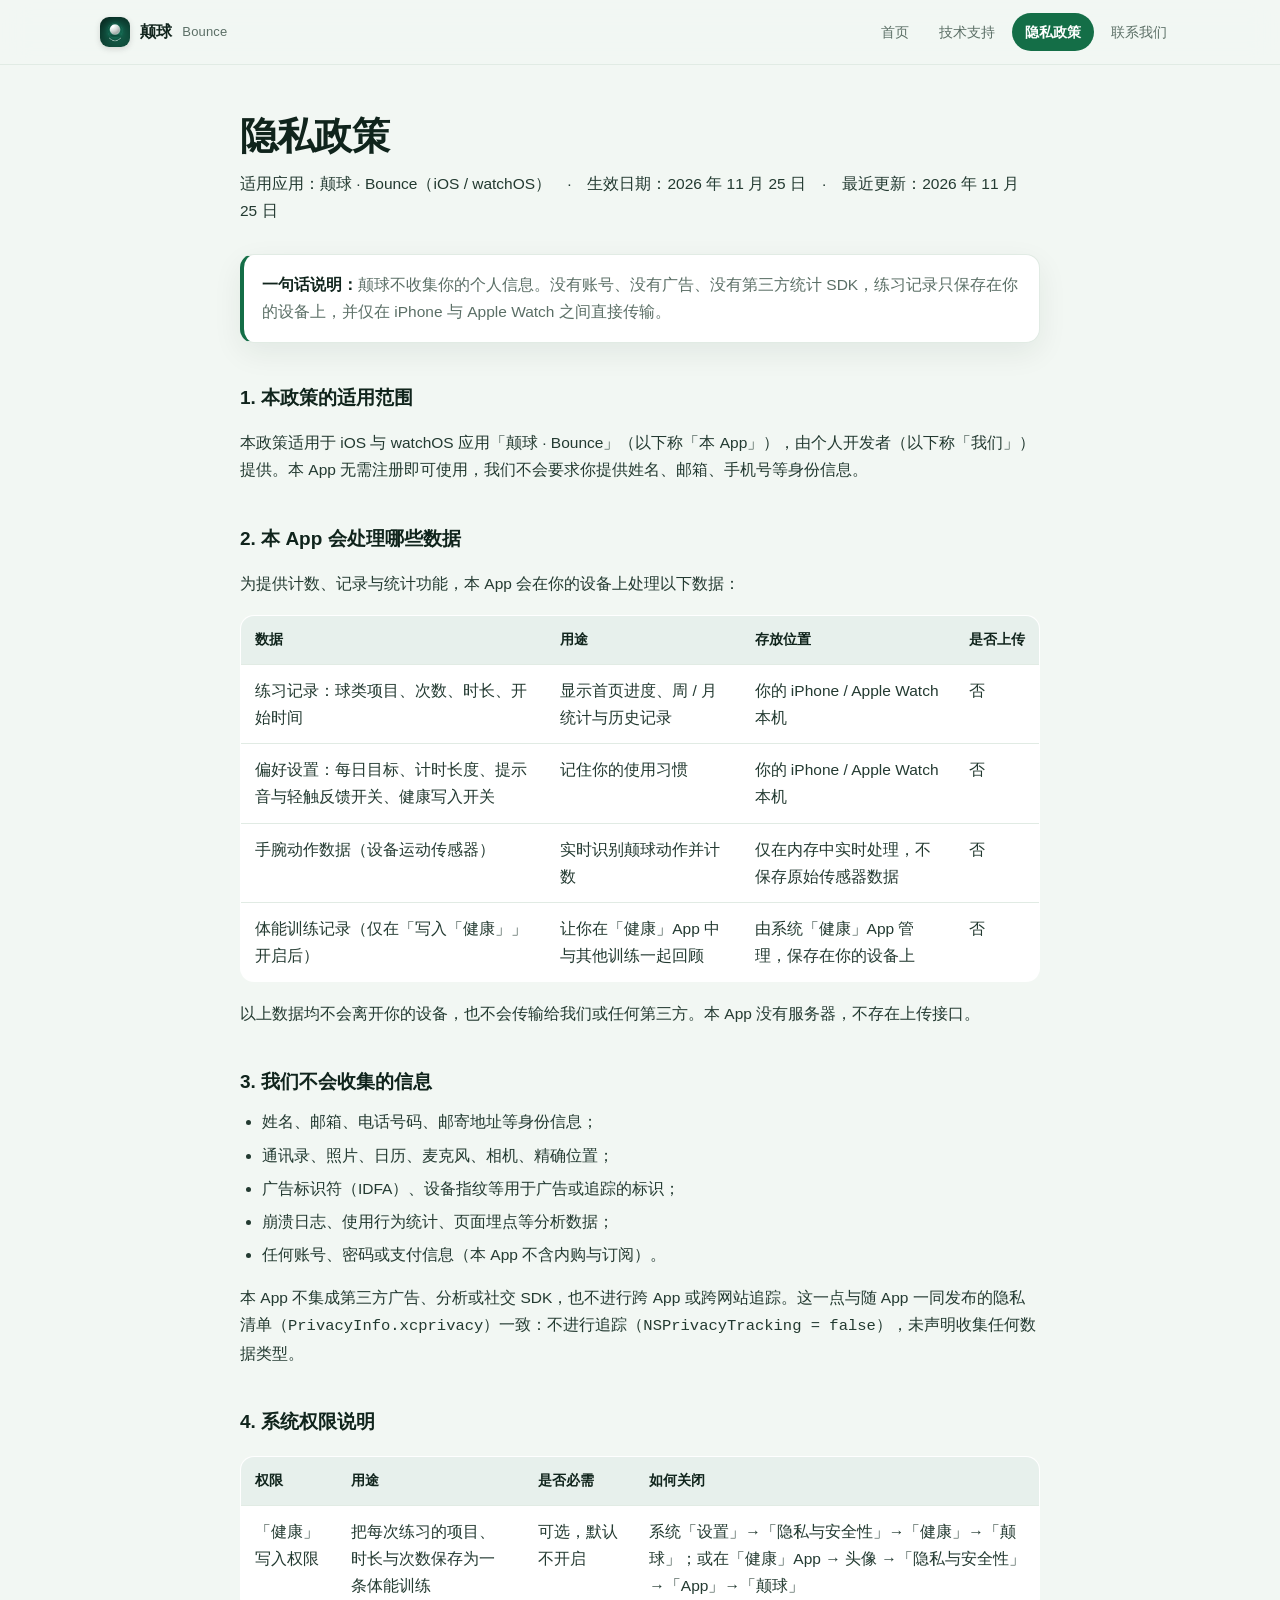
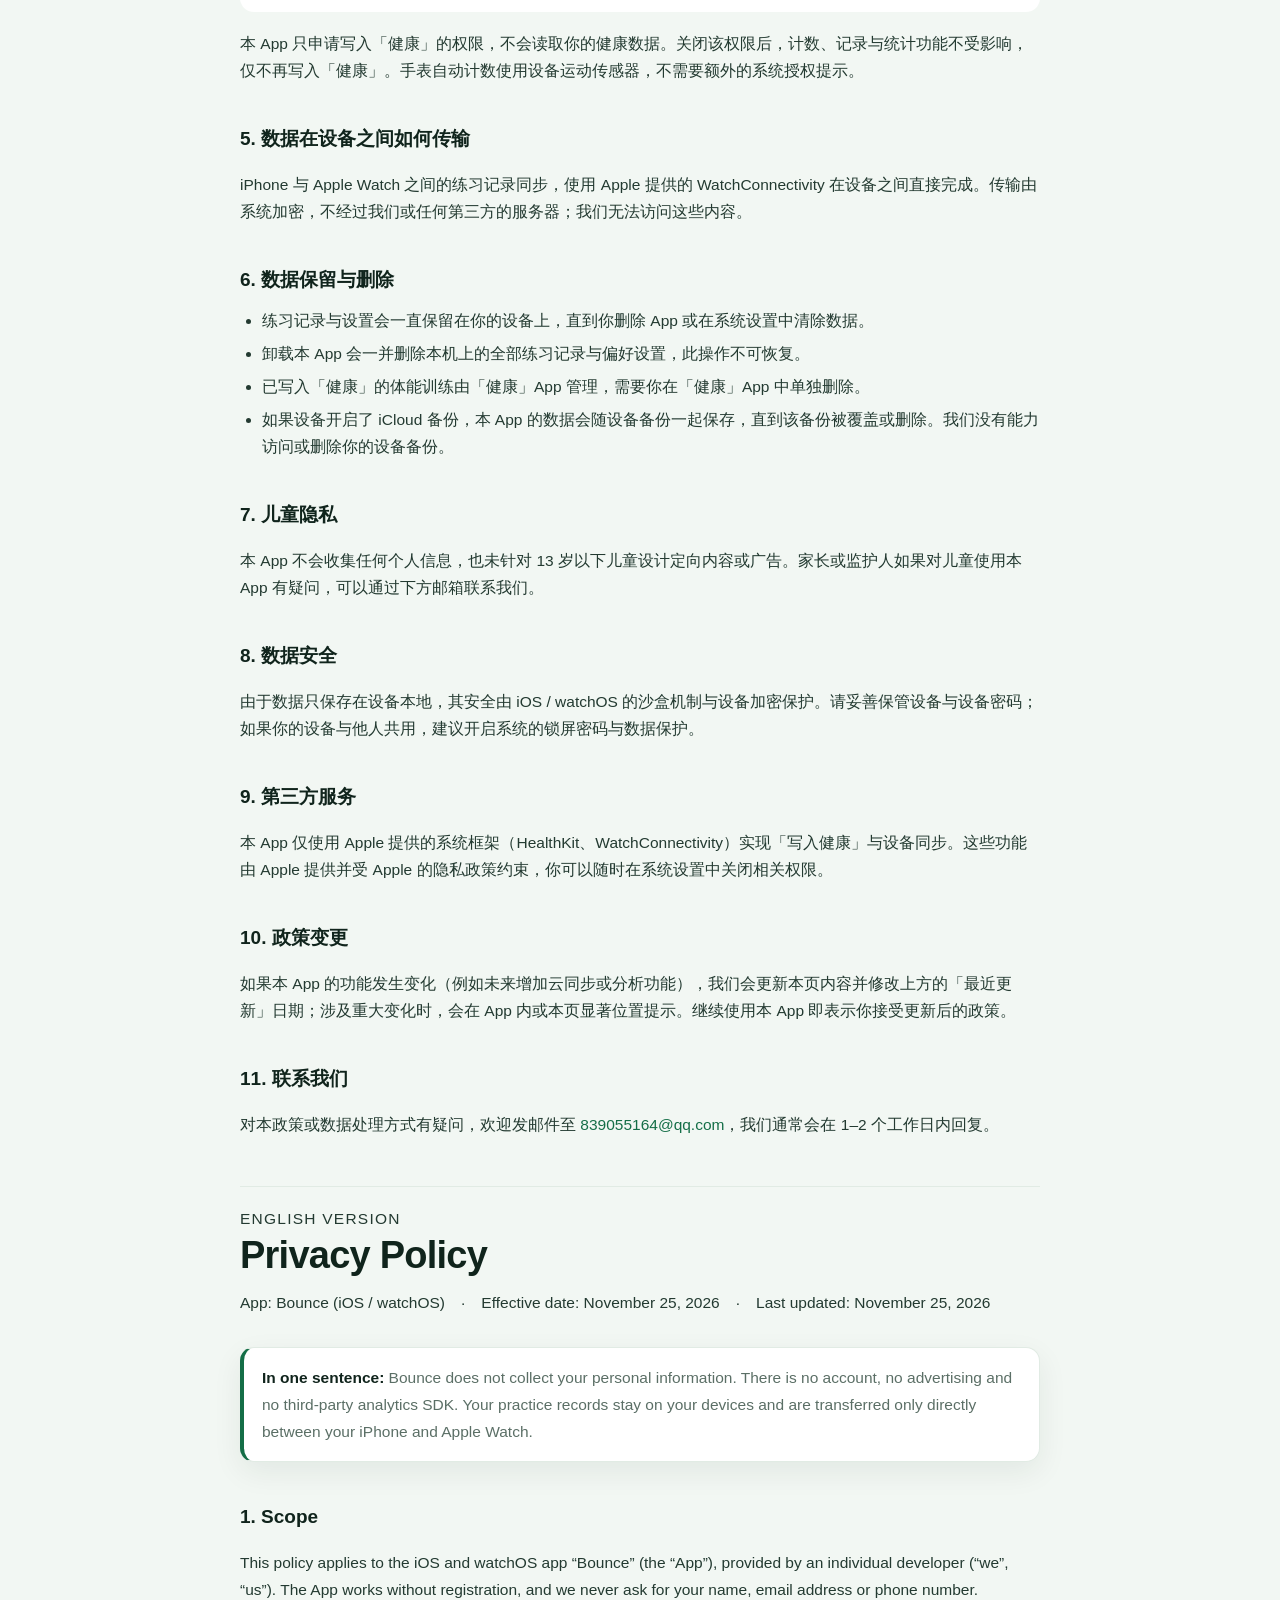
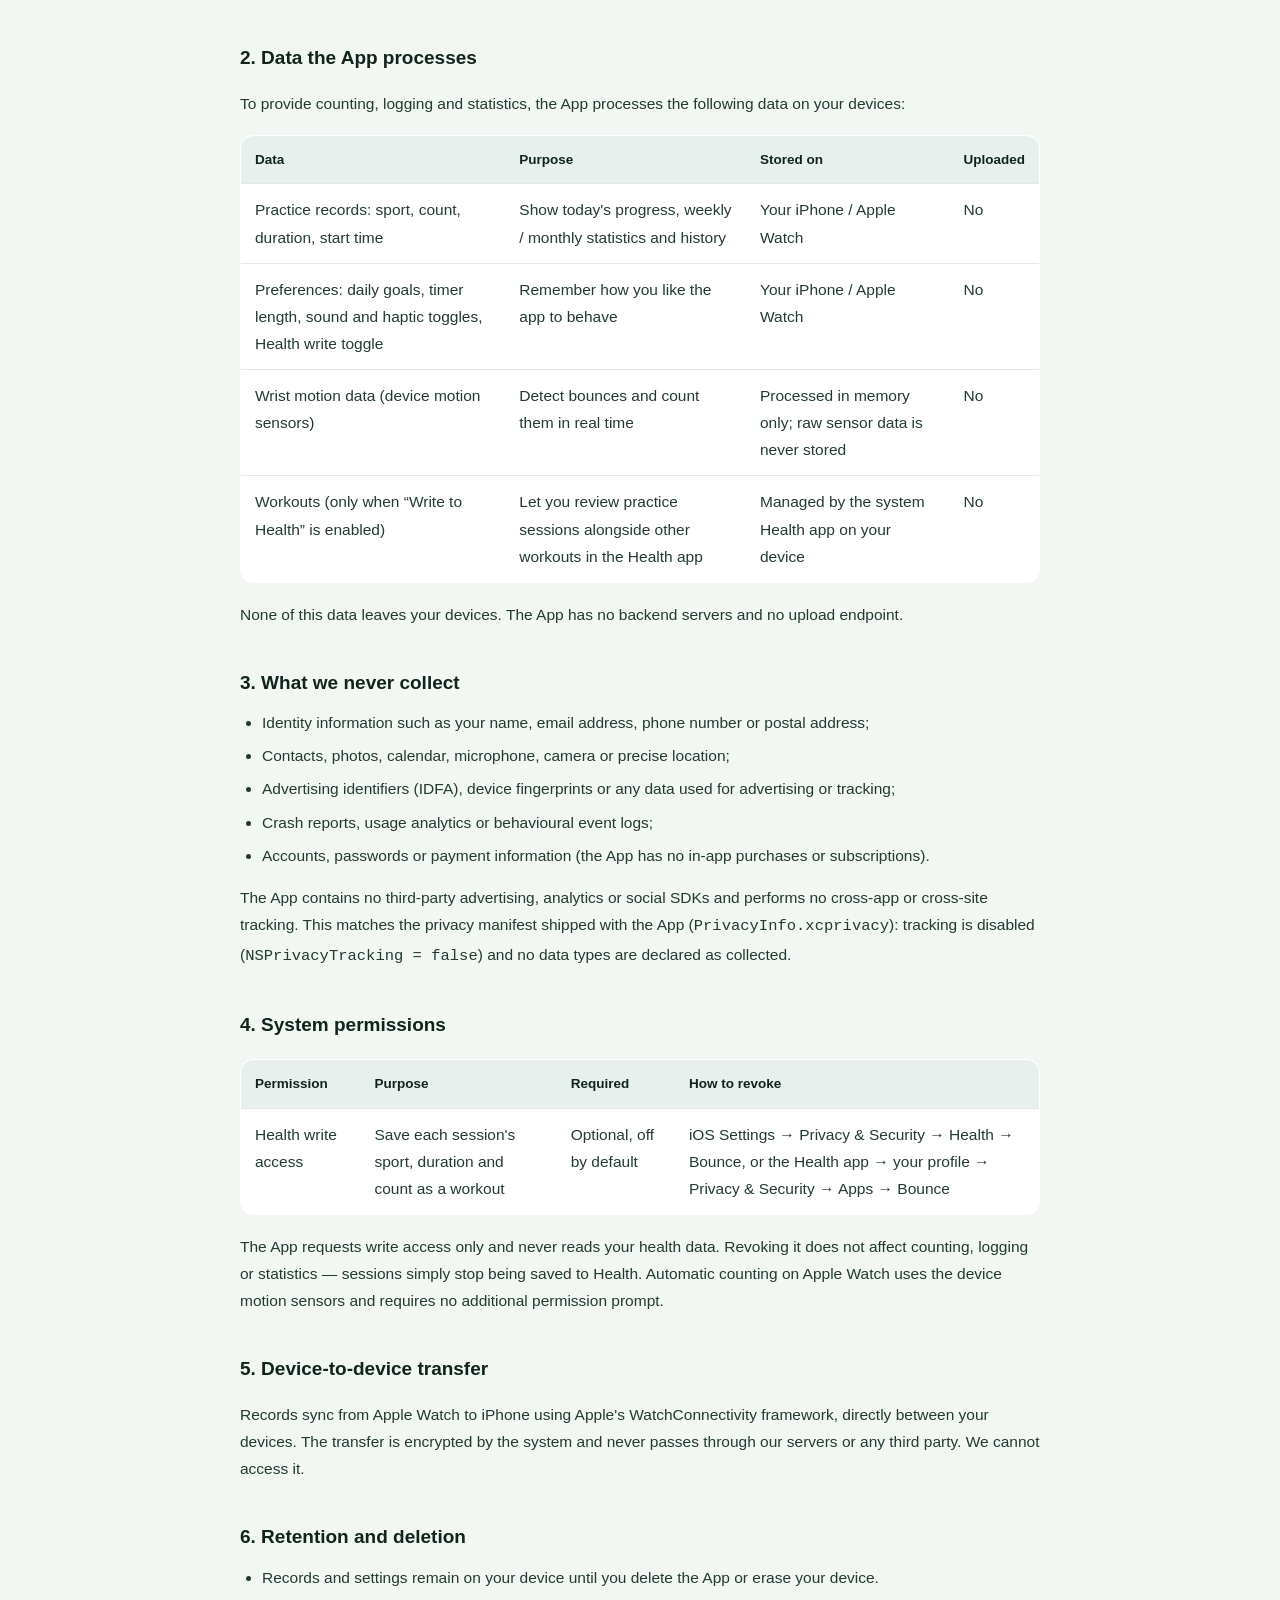
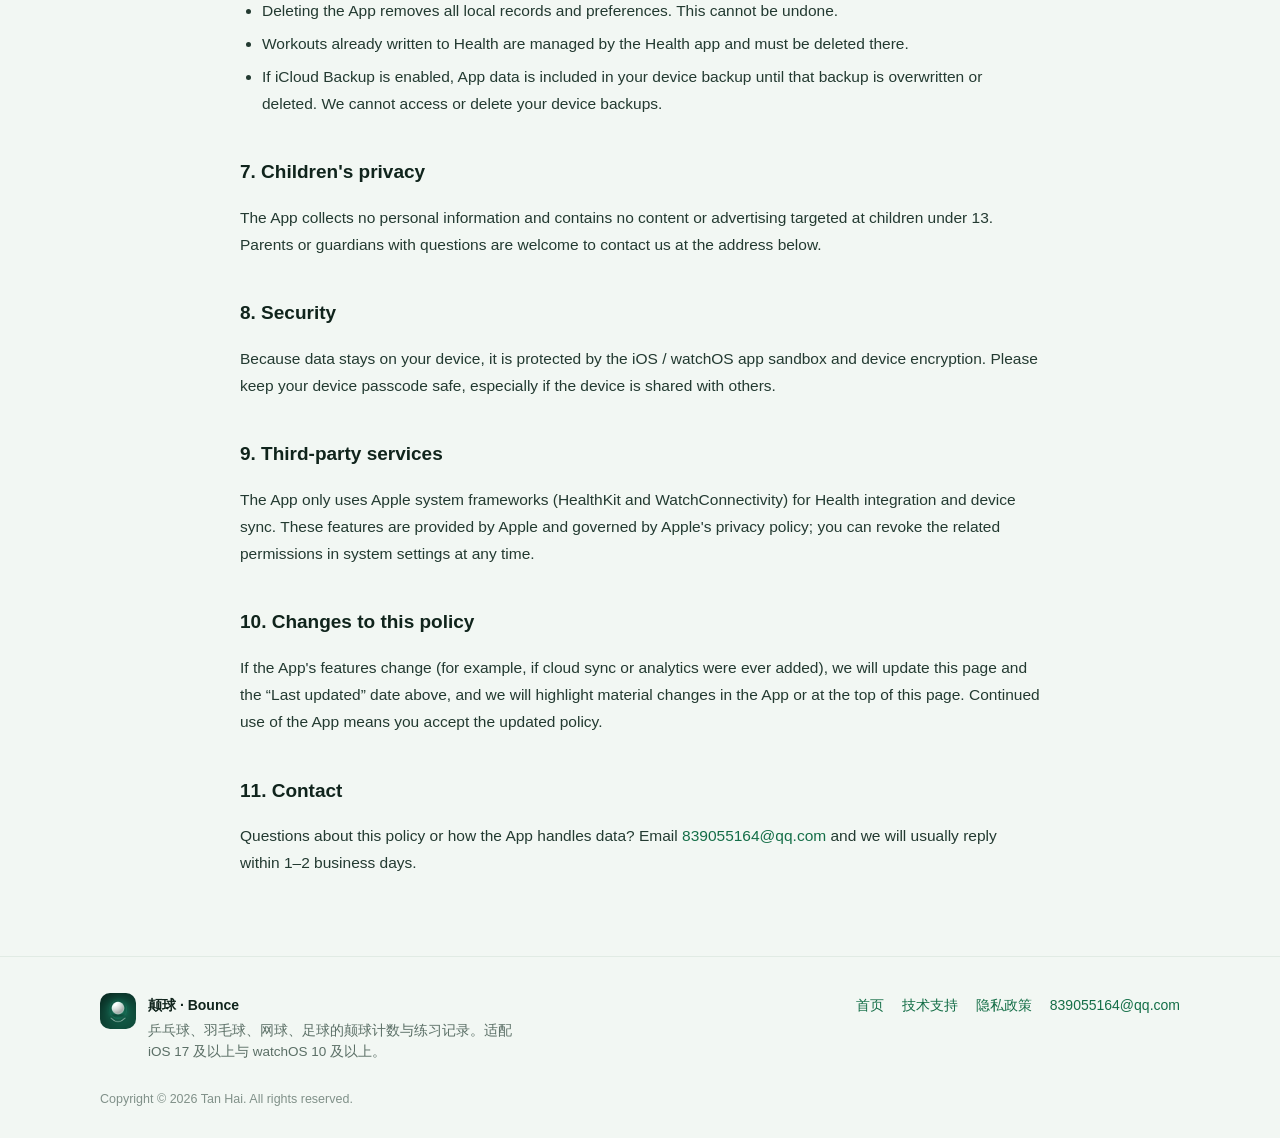
==== privacy.html @ 8b93d1ae "Add Bounce support and privacy site" ====
<!DOCTYPE html>
<html lang="zh-Hans">
<head>
<meta charset="utf-8">
<meta name="viewport" content="width=device-width, initial-scale=1">
<title>隐私政策 — 颠球 · Bounce</title>
<meta name="description" content="颠球（Bounce）隐私政策：不收集个人信息，无账号、无广告、无第三方统计，练习数据只保存在你的 iPhone 与 Apple Watch 上。">
<meta name="theme-color" content="#146e47">
<link rel="icon" href="./assets/icon-192.png">
<link rel="apple-touch-icon" href="./assets/icon-192.png">
<link rel="stylesheet" href="./styles.css">
</head>
<body>

<header class="site-head">
  <div class="wrap">
    <a class="brand" href="./index.html">
      <img src="./assets/icon-192.png" alt="颠球 App 图标">
      <span>颠球</span><span class="en">Bounce</span>
    </a>
    <nav class="nav" aria-label="主导航">
      <a href="./index.html">首页</a>
      <a href="./support.html">技术支持</a>
      <a href="./privacy.html" aria-current="page">隐私政策</a>
      <a href="mailto:839055164@qq.com">联系我们</a>
    </nav>
  </div>
</header>

<main class="wrap">
  <article class="article">
    <h1>隐私政策</h1>
    <p class="meta">适用应用：颠球 · Bounce（iOS / watchOS）　·　生效日期：2026 年 11 月 25 日　·　最近更新：2026 年 11 月 25 日</p>

    <div class="callout">
      <p><strong>一句话说明：</strong>颠球不收集你的个人信息。没有账号、没有广告、没有第三方统计 SDK，练习记录只保存在你的设备上，并仅在 iPhone 与 Apple Watch 之间直接传输。</p>
    </div>

    <h2>1. 本政策的适用范围</h2>
    <p>本政策适用于 iOS 与 watchOS 应用「颠球 · Bounce」（以下称「本 App」），由个人开发者（以下称「我们」）提供。本 App 无需注册即可使用，我们不会要求你提供姓名、邮箱、手机号等身份信息。</p>

    <h2>2. 本 App 会处理哪些数据</h2>
    <p>为提供计数、记录与统计功能，本 App 会在你的设备上处理以下数据：</p>

    <table>
      <thead>
        <tr>
          <th>数据</th>
          <th>用途</th>
          <th>存放位置</th>
          <th>是否上传</th>
        </tr>
      </thead>
      <tbody>
        <tr>
          <td>练习记录：球类项目、次数、时长、开始时间</td>
          <td>显示首页进度、周 / 月统计与历史记录</td>
          <td>你的 iPhone / Apple Watch 本机</td>
          <td>否</td>
        </tr>
        <tr>
          <td>偏好设置：每日目标、计时长度、提示音与轻触反馈开关、健康写入开关</td>
          <td>记住你的使用习惯</td>
          <td>你的 iPhone / Apple Watch 本机</td>
          <td>否</td>
        </tr>
        <tr>
          <td>手腕动作数据（设备运动传感器）</td>
          <td>实时识别颠球动作并计数</td>
          <td>仅在内存中实时处理，不保存原始传感器数据</td>
          <td>否</td>
        </tr>
        <tr>
          <td>体能训练记录（仅在「写入「健康」」开启后）</td>
          <td>让你在「健康」App 中与其他训练一起回顾</td>
          <td>由系统「健康」App 管理，保存在你的设备上</td>
          <td>否</td>
        </tr>
      </tbody>
    </table>

    <p>以上数据均不会离开你的设备，也不会传输给我们或任何第三方。本 App 没有服务器，不存在上传接口。</p>

    <h2>3. 我们不会收集的信息</h2>
    <ul>
      <li>姓名、邮箱、电话号码、邮寄地址等身份信息；</li>
      <li>通讯录、照片、日历、麦克风、相机、精确位置；</li>
      <li>广告标识符（IDFA）、设备指纹等用于广告或追踪的标识；</li>
      <li>崩溃日志、使用行为统计、页面埋点等分析数据；</li>
      <li>任何账号、密码或支付信息（本 App 不含内购与订阅）。</li>
    </ul>
    <p>本 App 不集成第三方广告、分析或社交 SDK，也不进行跨 App 或跨网站追踪。这一点与随 App 一同发布的隐私清单（<code>PrivacyInfo.xcprivacy</code>）一致：不进行追踪（<code>NSPrivacyTracking = false</code>），未声明收集任何数据类型。</p>

    <h2>4. 系统权限说明</h2>
    <table>
      <thead>
        <tr>
          <th>权限</th>
          <th>用途</th>
          <th>是否必需</th>
          <th>如何关闭</th>
        </tr>
      </thead>
      <tbody>
        <tr>
          <td>「健康」写入权限</td>
          <td>把每次练习的项目、时长与次数保存为一条体能训练</td>
          <td>可选，默认不开启</td>
          <td>系统「设置」→「隐私与安全性」→「健康」→「颠球」；或在「健康」App → 头像 →「隐私与安全性」→「App」→「颠球」</td>
        </tr>
      </tbody>
    </table>
    <p>本 App 只申请写入「健康」的权限，不会读取你的健康数据。关闭该权限后，计数、记录与统计功能不受影响，仅不再写入「健康」。手表自动计数使用设备运动传感器，不需要额外的系统授权提示。</p>

    <h2>5. 数据在设备之间如何传输</h2>
    <p>iPhone 与 Apple Watch 之间的练习记录同步，使用 Apple 提供的 WatchConnectivity 在设备之间直接完成。传输由系统加密，不经过我们或任何第三方的服务器；我们无法访问这些内容。</p>

    <h2>6. 数据保留与删除</h2>
    <ul>
      <li>练习记录与设置会一直保留在你的设备上，直到你删除 App 或在系统设置中清除数据。</li>
      <li>卸载本 App 会一并删除本机上的全部练习记录与偏好设置，此操作不可恢复。</li>
      <li>已写入「健康」的体能训练由「健康」App 管理，需要你在「健康」App 中单独删除。</li>
      <li>如果设备开启了 iCloud 备份，本 App 的数据会随设备备份一起保存，直到该备份被覆盖或删除。我们没有能力访问或删除你的设备备份。</li>
    </ul>

    <h2>7. 儿童隐私</h2>
    <p>本 App 不会收集任何个人信息，也未针对 13 岁以下儿童设计定向内容或广告。家长或监护人如果对儿童使用本 App 有疑问，可以通过下方邮箱联系我们。</p>

    <h2>8. 数据安全</h2>
    <p>由于数据只保存在设备本地，其安全由 iOS / watchOS 的沙盒机制与设备加密保护。请妥善保管设备与设备密码；如果你的设备与他人共用，建议开启系统的锁屏密码与数据保护。</p>

    <h2>9. 第三方服务</h2>
    <p>本 App 仅使用 Apple 提供的系统框架（HealthKit、WatchConnectivity）实现「写入健康」与设备同步。这些功能由 Apple 提供并受 Apple 的隐私政策约束，你可以随时在系统设置中关闭相关权限。</p>

    <h2>10. 政策变更</h2>
    <p>如果本 App 的功能发生变化（例如未来增加云同步或分析功能），我们会更新本页内容并修改上方的「最近更新」日期；涉及重大变化时，会在 App 内或本页显著位置提示。继续使用本 App 即表示你接受更新后的政策。</p>

    <h2>11. 联系我们</h2>
    <p>对本政策或数据处理方式有疑问，欢迎发邮件至 <a href="mailto:839055164@qq.com?subject=%E9%9A%90%E7%A7%81%E6%94%BF%E7%AD%96%E5%92%A8%E8%AF%A2">839055164@qq.com</a>，我们通常会在 1–2 个工作日内回复。</p>

    <hr class="rule">
    <p class="rule-note">English Version</p>

    <h1>Privacy Policy</h1>
    <p class="meta">App: Bounce (iOS / watchOS)　·　Effective date: November 25, 2026　·　Last updated: November 25, 2026</p>

    <div class="callout">
      <p><strong>In one sentence:</strong> Bounce does not collect your personal information. There is no account, no advertising and no third-party analytics SDK. Your practice records stay on your devices and are transferred only directly between your iPhone and Apple Watch.</p>
    </div>

    <h2>1. Scope</h2>
    <p>This policy applies to the iOS and watchOS app “Bounce” (the “App”), provided by an individual developer (“we”, “us”). The App works without registration, and we never ask for your name, email address or phone number.</p>

    <h2>2. Data the App processes</h2>
    <p>To provide counting, logging and statistics, the App processes the following data on your devices:</p>

    <table>
      <thead>
        <tr>
          <th>Data</th>
          <th>Purpose</th>
          <th>Stored on</th>
          <th>Uploaded</th>
        </tr>
      </thead>
      <tbody>
        <tr>
          <td>Practice records: sport, count, duration, start time</td>
          <td>Show today's progress, weekly / monthly statistics and history</td>
          <td>Your iPhone / Apple Watch</td>
          <td>No</td>
        </tr>
        <tr>
          <td>Preferences: daily goals, timer length, sound and haptic toggles, Health write toggle</td>
          <td>Remember how you like the app to behave</td>
          <td>Your iPhone / Apple Watch</td>
          <td>No</td>
        </tr>
        <tr>
          <td>Wrist motion data (device motion sensors)</td>
          <td>Detect bounces and count them in real time</td>
          <td>Processed in memory only; raw sensor data is never stored</td>
          <td>No</td>
        </tr>
        <tr>
          <td>Workouts (only when “Write to Health” is enabled)</td>
          <td>Let you review practice sessions alongside other workouts in the Health app</td>
          <td>Managed by the system Health app on your device</td>
          <td>No</td>
        </tr>
      </tbody>
    </table>

    <p>None of this data leaves your devices. The App has no backend servers and no upload endpoint.</p>

    <h2>3. What we never collect</h2>
    <ul>
      <li>Identity information such as your name, email address, phone number or postal address;</li>
      <li>Contacts, photos, calendar, microphone, camera or precise location;</li>
      <li>Advertising identifiers (IDFA), device fingerprints or any data used for advertising or tracking;</li>
      <li>Crash reports, usage analytics or behavioural event logs;</li>
      <li>Accounts, passwords or payment information (the App has no in-app purchases or subscriptions).</li>
    </ul>
    <p>The App contains no third-party advertising, analytics or social SDKs and performs no cross-app or cross-site tracking. This matches the privacy manifest shipped with the App (<code>PrivacyInfo.xcprivacy</code>): tracking is disabled (<code>NSPrivacyTracking = false</code>) and no data types are declared as collected.</p>

    <h2>4. System permissions</h2>
    <table>
      <thead>
        <tr>
          <th>Permission</th>
          <th>Purpose</th>
          <th>Required</th>
          <th>How to revoke</th>
        </tr>
      </thead>
      <tbody>
        <tr>
          <td>Health write access</td>
          <td>Save each session's sport, duration and count as a workout</td>
          <td>Optional, off by default</td>
          <td>iOS Settings → Privacy &amp; Security → Health → Bounce, or the Health app → your profile → Privacy &amp; Security → Apps → Bounce</td>
        </tr>
      </tbody>
    </table>
    <p>The App requests write access only and never reads your health data. Revoking it does not affect counting, logging or statistics — sessions simply stop being saved to Health. Automatic counting on Apple Watch uses the device motion sensors and requires no additional permission prompt.</p>

    <h2>5. Device-to-device transfer</h2>
    <p>Records sync from Apple Watch to iPhone using Apple's WatchConnectivity framework, directly between your devices. The transfer is encrypted by the system and never passes through our servers or any third party. We cannot access it.</p>

    <h2>6. Retention and deletion</h2>
    <ul>
      <li>Records and settings remain on your device until you delete the App or erase your device.</li>
      <li>Deleting the App removes all local records and preferences. This cannot be undone.</li>
      <li>Workouts already written to Health are managed by the Health app and must be deleted there.</li>
      <li>If iCloud Backup is enabled, App data is included in your device backup until that backup is overwritten or deleted. We cannot access or delete your device backups.</li>
    </ul>

    <h2>7. Children's privacy</h2>
    <p>The App collects no personal information and contains no content or advertising targeted at children under 13. Parents or guardians with questions are welcome to contact us at the address below.</p>

    <h2>8. Security</h2>
    <p>Because data stays on your device, it is protected by the iOS / watchOS app sandbox and device encryption. Please keep your device passcode safe, especially if the device is shared with others.</p>

    <h2>9. Third-party services</h2>
    <p>The App only uses Apple system frameworks (HealthKit and WatchConnectivity) for Health integration and device sync. These features are provided by Apple and governed by Apple's privacy policy; you can revoke the related permissions in system settings at any time.</p>

    <h2>10. Changes to this policy</h2>
    <p>If the App's features change (for example, if cloud sync or analytics were ever added), we will update this page and the “Last updated” date above, and we will highlight material changes in the App or at the top of this page. Continued use of the App means you accept the updated policy.</p>

    <h2>11. Contact</h2>
    <p>Questions about this policy or how the App handles data? Email <a href="mailto:839055164@qq.com?subject=Bounce%20Privacy%20Policy">839055164@qq.com</a> and we will usually reply within 1–2 business days.</p>
  </article>
</main>

<footer>
  <div class="wrap">
    <div class="cols">
      <div class="who">
        <img src="./assets/icon-192.png" alt="">
        <div>
          <strong>颠球 · Bounce</strong>
          <p>乒乓球、羽毛球、网球、足球的颠球计数与练习记录。适配 iOS 17 及以上与 watchOS 10 及以上。</p>
        </div>
      </div>
      <nav aria-label="页脚导航">
        <a href="./index.html">首页</a>
        <a href="./support.html">技术支持</a>
        <a href="./privacy.html">隐私政策</a>
        <a href="mailto:839055164@qq.com">839055164@qq.com</a>
      </nav>
    </div>
    <p class="copy">Copyright © 2026 Tan Hai. All rights reserved.</p>
  </div>
</footer>

</body>
</html>
---- styles.css ----
/* 颠球 Bounce · GitHub Pages 共用样式
   配色取自 App（AppStyle.Palette）：墨绿 #146E47 / 薄荷 #2AC8B4 / 青柠 #75B32A */

:root {
  --green: #146e47;
  --green-strong: #0f5536;
  --mint: #2ac8b4;
  --lime: #75b32a;
  --bg: #f2f7f3;
  --card: #ffffff;
  --ink: #10241c;
  --text: #233a31;
  --muted: #5b6f66;
  --line: #e1ebe4;
  --tint: rgba(20, 110, 71, 0.1);
  --radius: 20px;
  --shadow: 0 10px 30px rgba(16, 36, 28, 0.07);
  --head-bg: rgba(242, 247, 243, 0.82);
}

@media (prefers-color-scheme: dark) {
  :root {
    --green: #38c98a;
    --green-strong: #5ad9a1;
    --bg: #0c1512;
    --card: #14201c;
    --ink: #eaf5ef;
    --text: #cfe0d7;
    --muted: #93a89e;
    --line: #22322c;
    --tint: rgba(56, 201, 138, 0.14);
    --shadow: 0 10px 30px rgba(0, 0, 0, 0.32);
    --head-bg: rgba(12, 21, 18, 0.78);
  }
}

* {
  box-sizing: border-box;
}

html {
  -webkit-text-size-adjust: 100%;
  scroll-behavior: smooth;
}

body {
  margin: 0;
  background: var(--bg);
  color: var(--ink);
  font-family: -apple-system, BlinkMacSystemFont, "SF Pro SC", "PingFang SC",
    "Hiragino Sans GB", "Microsoft YaHei", "Helvetica Neue", Arial, sans-serif;
  font-size: 16px;
  line-height: 1.75;
  -webkit-font-smoothing: antialiased;
}

a {
  color: var(--green);
  text-decoration: none;
}

a:hover {
  text-decoration: underline;
}

img {
  max-width: 100%;
}

.wrap {
  width: min(1080px, 92vw);
  margin: 0 auto;
}

/* ---------- 顶部导航 ---------- */

.site-head {
  position: sticky;
  top: 0;
  z-index: 20;
  background: var(--bg);
  background: var(--head-bg);
  -webkit-backdrop-filter: saturate(180%) blur(14px);
  backdrop-filter: saturate(180%) blur(14px);
  border-bottom: 1px solid var(--line);
}

.site-head .wrap {
  display: flex;
  align-items: center;
  justify-content: space-between;
  gap: 16px;
  min-height: 64px;
}

.brand {
  display: flex;
  align-items: center;
  gap: 10px;
  color: inherit;
  font-weight: 700;
  letter-spacing: 0.01em;
  flex-shrink: 0;
}

.brand:hover {
  text-decoration: none;
}

.brand img {
  width: 30px;
  height: 30px;
  border-radius: 9px;
  box-shadow: 0 2px 6px rgba(0, 0, 0, 0.14);
}

.brand .en {
  color: var(--muted);
  font-weight: 500;
  font-size: 13px;
}

.nav {
  display: flex;
  gap: 4px;
  flex-wrap: wrap;
  justify-content: flex-end;
}

.nav a {
  padding: 7px 13px;
  border-radius: 999px;
  font-size: 14px;
  color: var(--muted);
  white-space: nowrap;
}

.nav a:hover {
  background: var(--card);
  color: var(--ink);
  text-decoration: none;
}

.nav a[aria-current="page"] {
  background: var(--green);
  color: #fff;
  font-weight: 600;
}

@media (prefers-color-scheme: dark) {
  .nav a[aria-current="page"] {
    color: #08120e;
  }
}

/* ---------- 首页 Hero ---------- */

.hero {
  padding: 56px 0 12px;
  text-align: center;
}

.hero .icon {
  width: 88px;
  height: 88px;
  border-radius: 22px;
  box-shadow: 0 14px 32px rgba(16, 36, 28, 0.18);
  margin: 0 auto 18px;
  display: block;
}

.pill {
  display: inline-flex;
  align-items: center;
  gap: 8px;
  background: var(--tint);
  color: var(--green);
  border-radius: 999px;
  padding: 6px 14px;
  font-size: 13px;
  font-weight: 600;
}

.hero h1 {
  margin: 18px 0 0;
  font-size: clamp(32px, 6vw, 52px);
  line-height: 1.16;
  letter-spacing: -0.02em;
}

.hero h1 span {
  display: block;
  font-size: clamp(15px, 2.6vw, 19px);
  font-weight: 500;
  color: var(--muted);
  letter-spacing: 0.12em;
  margin-top: 10px;
}

.hero .lead {
  margin: 18px auto 0;
  max-width: 620px;
  color: var(--muted);
  font-size: clamp(15px, 2.4vw, 17.5px);
}

.hero-actions {
  display: flex;
  gap: 12px;
  justify-content: center;
  flex-wrap: wrap;
  margin-top: 28px;
}

.btn {
  display: inline-flex;
  align-items: center;
  gap: 8px;
  padding: 12px 22px;
  border-radius: 999px;
  border: 1px solid transparent;
  font-size: 15px;
  font-weight: 600;
  transition: transform 0.15s ease, box-shadow 0.15s ease;
}

.btn:hover {
  text-decoration: none;
  transform: translateY(-1px);
}

.btn-primary {
  background: var(--green);
  color: #ffffff;
  box-shadow: 0 10px 24px rgba(20, 110, 71, 0.24);
}

.btn-ghost {
  background: var(--card);
  color: var(--ink);
  border-color: var(--line);
}

@media (prefers-color-scheme: dark) {
  .btn-primary {
    color: #08120e;
  }
}

/* ---------- 截图 ---------- */

.shots {
  display: flex;
  gap: 22px;
  justify-content: center;
  align-items: flex-start;
  padding: 48px 0 4px;
  flex-wrap: wrap;
}

.shot {
  width: min(248px, 74vw);
  border-radius: 26px;
  overflow: hidden;
  background: var(--card);
  border: 1px solid var(--line);
  box-shadow: 0 18px 40px rgba(16, 36, 28, 0.12);
}

.shot img {
  display: block;
  width: 100%;
  height: auto;
}

@media (min-width: 720px) {
  .shot:nth-child(2) {
    transform: translateY(-14px);
  }
}

.caption {
  margin: 26px auto 0;
  text-align: center;
  color: var(--muted);
  font-size: 13.5px;
}

/* ---------- 通用区块 ---------- */

.section {
  padding: 56px 0;
}

.section h2 {
  margin: 0 0 8px;
  font-size: clamp(22px, 3.6vw, 30px);
  letter-spacing: -0.01em;
}

.section .sub {
  margin: 0 0 28px;
  color: var(--muted);
  max-width: 640px;
}

.grid {
  display: grid;
  grid-template-columns: repeat(auto-fit, minmax(250px, 1fr));
  gap: 16px;
}

.card {
  background: var(--card);
  border: 1px solid var(--line);
  border-radius: var(--radius);
  padding: 22px;
  box-shadow: var(--shadow);
}

.card h3 {
  margin: 12px 0 6px;
  font-size: 16px;
}

.card p {
  margin: 0;
  color: var(--muted);
  font-size: 14.5px;
  line-height: 1.7;
}

.ico {
  width: 38px;
  height: 38px;
  border-radius: 12px;
  display: grid;
  place-items: center;
  background: var(--tint);
  color: var(--green);
}

.ico svg {
  width: 20px;
  height: 20px;
  fill: none;
  stroke: currentColor;
  stroke-width: 1.8;
  stroke-linecap: round;
  stroke-linejoin: round;
}

.band {
  display: flex;
  align-items: center;
  justify-content: space-between;
  gap: 20px;
  flex-wrap: wrap;
  padding: 26px 28px;
  border: 1px solid var(--line);
  border-radius: 24px;
  background: linear-gradient(135deg, var(--tint), rgba(42, 200, 180, 0.12));
}

.band h2 {
  margin: 0 0 4px;
  font-size: 20px;
}

.band p {
  margin: 0;
  color: var(--muted);
  font-size: 14.5px;
  max-width: 560px;
}

/* ---------- 正文页（技术支持 / 隐私政策） ---------- */

.article {
  max-width: 800px;
  margin: 0 auto;
  padding: 48px 0 8px;
}

.article h1 {
  margin: 0 0 10px;
  font-size: clamp(26px, 4.6vw, 38px);
  letter-spacing: -0.02em;
  line-height: 1.24;
}

.meta {
  margin: 0 0 30px;
  color: var(--muted);
  font-size: 13.5px;
}

.article h2 {
  font-size: 19px;
  margin: 38px 0 10px;
  letter-spacing: 0;
}

.article h3 {
  font-size: 15.5px;
  margin: 22px 0 6px;
}

.article p,
.article li,
.article td {
  color: var(--text);
  font-size: 15.5px;
}

.article ul,
.article ol {
  padding-left: 22px;
  margin: 10px 0;
}

.article li {
  margin: 6px 0;
}

.article strong {
  color: var(--ink);
}

.callout {
  margin: 24px 0;
  padding: 16px 18px;
  background: var(--card);
  border: 1px solid var(--line);
  border-left: 4px solid var(--green);
  border-radius: 14px;
  box-shadow: var(--shadow);
  color: var(--muted);
  font-size: 15px;
}

.callout p {
  margin: 0;
  color: var(--muted);
}

table {
  width: 100%;
  border-collapse: collapse;
  margin: 18px 0;
  background: var(--card);
  border: 1px solid var(--line);
  border-radius: 14px;
  overflow: hidden;
  font-size: 14.5px;
}

th,
td {
  padding: 12px 14px;
  border-bottom: 1px solid var(--line);
  text-align: left;
  vertical-align: top;
}

th {
  background: var(--tint);
  color: var(--ink);
  font-size: 13.5px;
  font-weight: 600;
  white-space: nowrap;
}

tr:last-child td {
  border-bottom: 0;
}

/* ---------- FAQ ---------- */

details.faq {
  background: var(--card);
  border: 1px solid var(--line);
  border-radius: 16px;
  padding: 0 18px;
  margin: 10px 0;
  box-shadow: var(--shadow);
}

details.faq summary {
  display: flex;
  align-items: center;
  justify-content: space-between;
  gap: 14px;
  padding: 15px 0;
  cursor: pointer;
  font-weight: 600;
  font-size: 15.5px;
  list-style: none;
}

details.faq summary::-webkit-details-marker {
  display: none;
}

details.faq summary::after {
  content: "+";
  color: var(--green);
  font-size: 20px;
  line-height: 1;
  transition: transform 0.2s ease;
}

details.faq[open] summary::after {
  transform: rotate(45deg);
}

details.faq .faq-body {
  padding: 0 0 16px;
  color: var(--muted);
  font-size: 15px;
}

details.faq .faq-body p {
  margin: 8px 0;
  color: var(--muted);
}

details.faq .faq-body ul {
  margin: 8px 0;
  padding-left: 20px;
}

details.faq .faq-body li {
  color: var(--muted);
  margin: 4px 0;
  font-size: 15px;
}

/* ---------- 联系卡片 ---------- */

.contact {
  display: grid;
  grid-template-columns: repeat(auto-fit, minmax(230px, 1fr));
  gap: 14px;
  margin: 22px 0 8px;
}

.contact .card p {
  margin: 4px 0 0;
}

.contact .label {
  color: var(--muted);
  font-size: 12.5px;
  letter-spacing: 0.06em;
  text-transform: uppercase;
}

.contact a.value {
  font-weight: 600;
  word-break: break-all;
}

/* ---------- 中英分隔 ---------- */

.rule {
  height: 1px;
  border: 0;
  background: var(--line);
  margin: 48px 0 8px;
}

.rule-note {
  margin: 18px 0 0;
  color: var(--muted);
  font-size: 13px;
  letter-spacing: 0.08em;
  text-transform: uppercase;
}

/* ---------- 页脚 ---------- */

footer {
  margin-top: 56px;
  padding: 36px 0 30px;
  border-top: 1px solid var(--line);
  color: var(--muted);
  font-size: 14px;
}

footer .cols {
  display: flex;
  justify-content: space-between;
  gap: 28px;
  flex-wrap: wrap;
}

footer .who {
  display: flex;
  gap: 12px;
  align-items: flex-start;
  max-width: 420px;
}

footer .who img {
  width: 36px;
  height: 36px;
  border-radius: 10px;
  flex-shrink: 0;
}

footer .who strong {
  color: var(--ink);
}

footer .who p {
  margin: 2px 0 0;
  font-size: 13.5px;
  line-height: 1.6;
}

footer nav {
  display: flex;
  gap: 18px;
  flex-wrap: wrap;
  align-content: flex-start;
}

.copy {
  margin: 26px 0 0;
  font-size: 12.5px;
  opacity: 0.75;
}

@media (max-width: 520px) {
  .site-head .wrap {
    min-height: 58px;
  }

  .brand .en {
    display: none;
  }

  .nav a {
    padding: 6px 10px;
    font-size: 13px;
  }

  .hero {
    padding-top: 40px;
  }

  .section {
    padding: 42px 0;
  }

  .shots {
    gap: 16px;
    padding-top: 36px;
  }
}
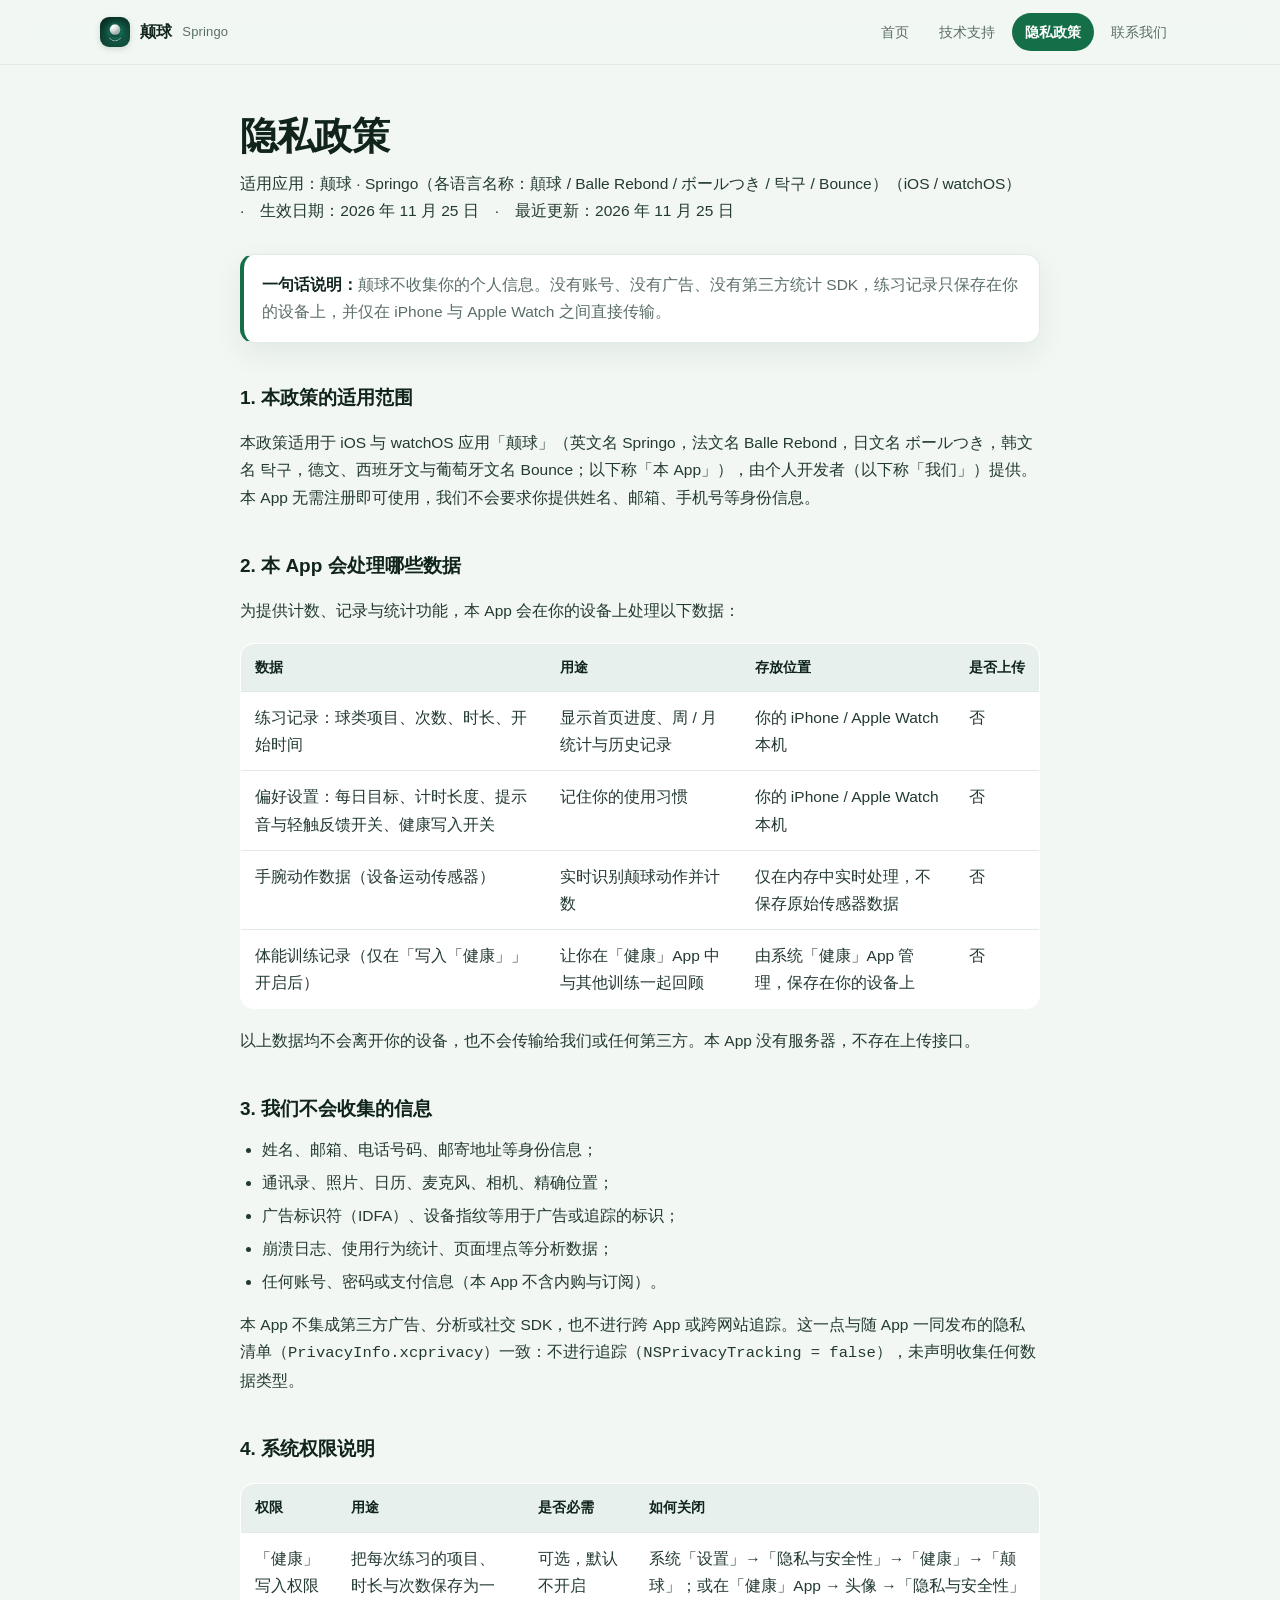
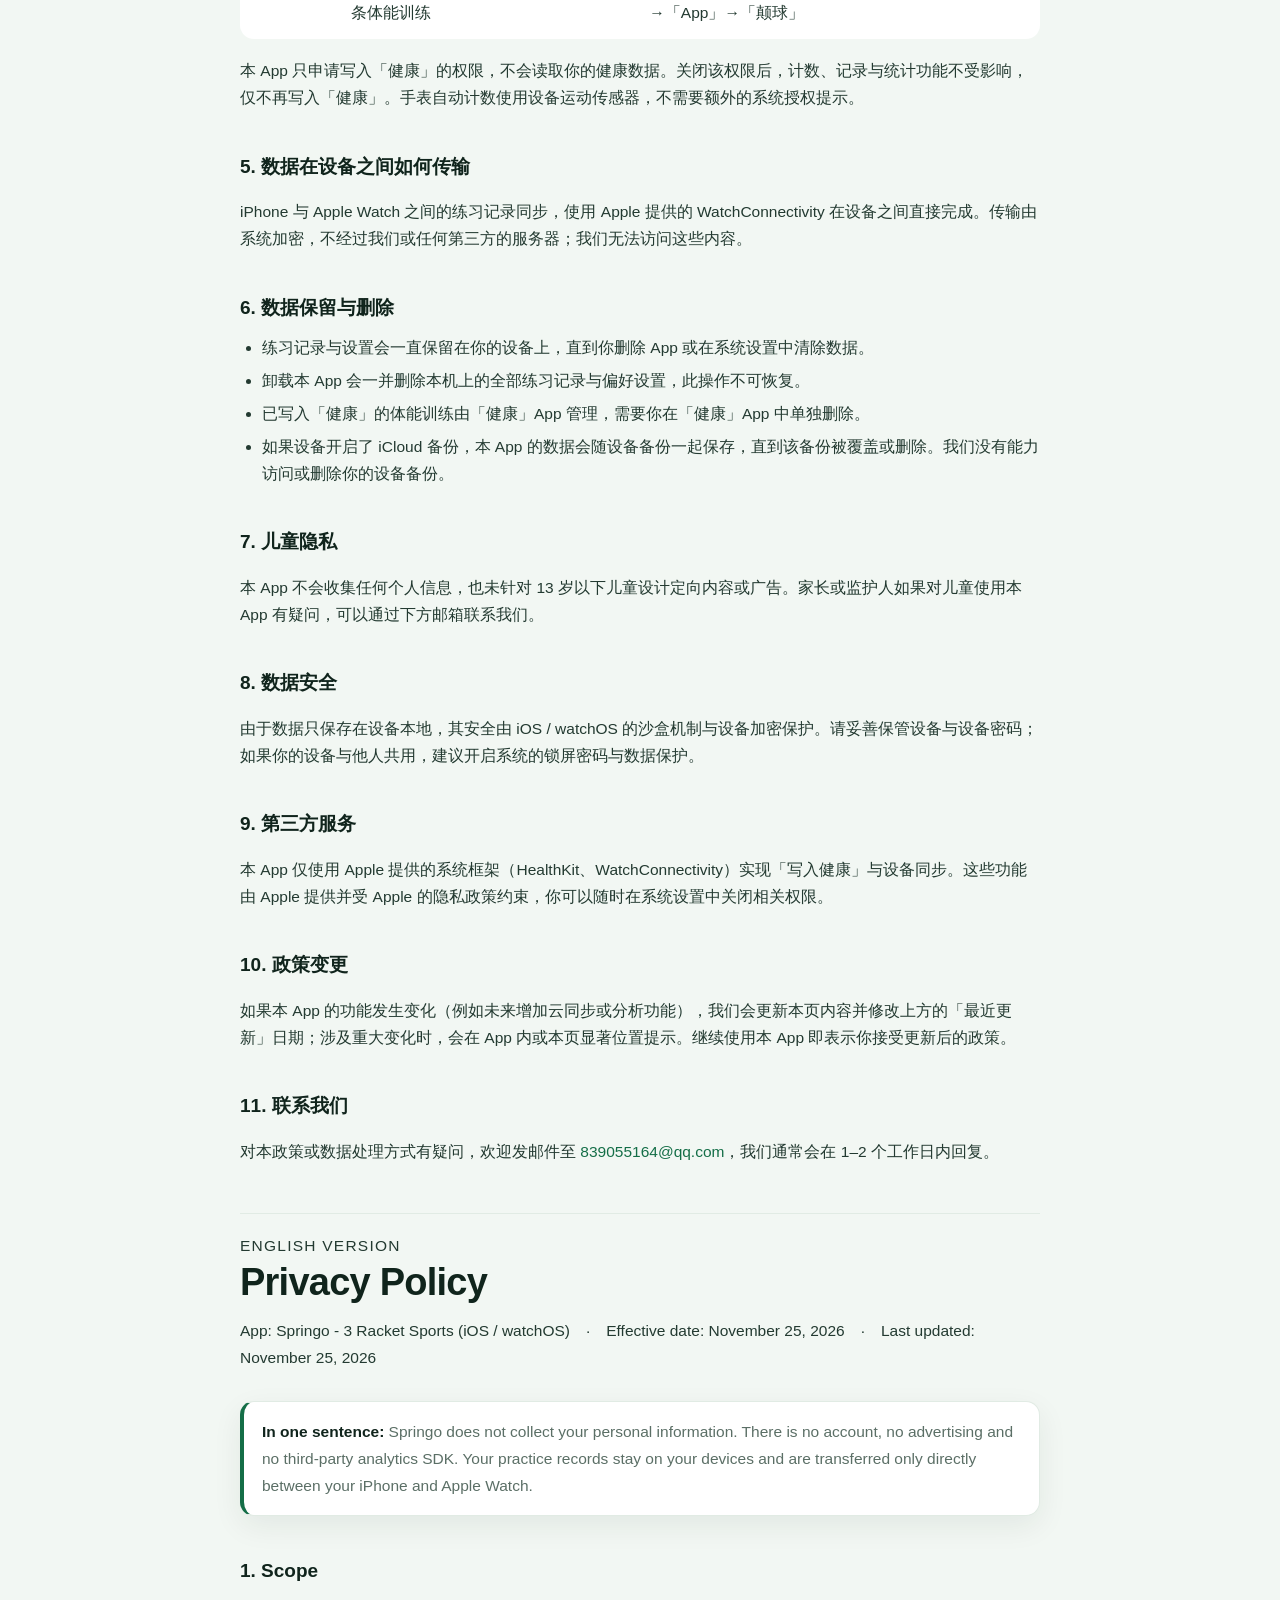
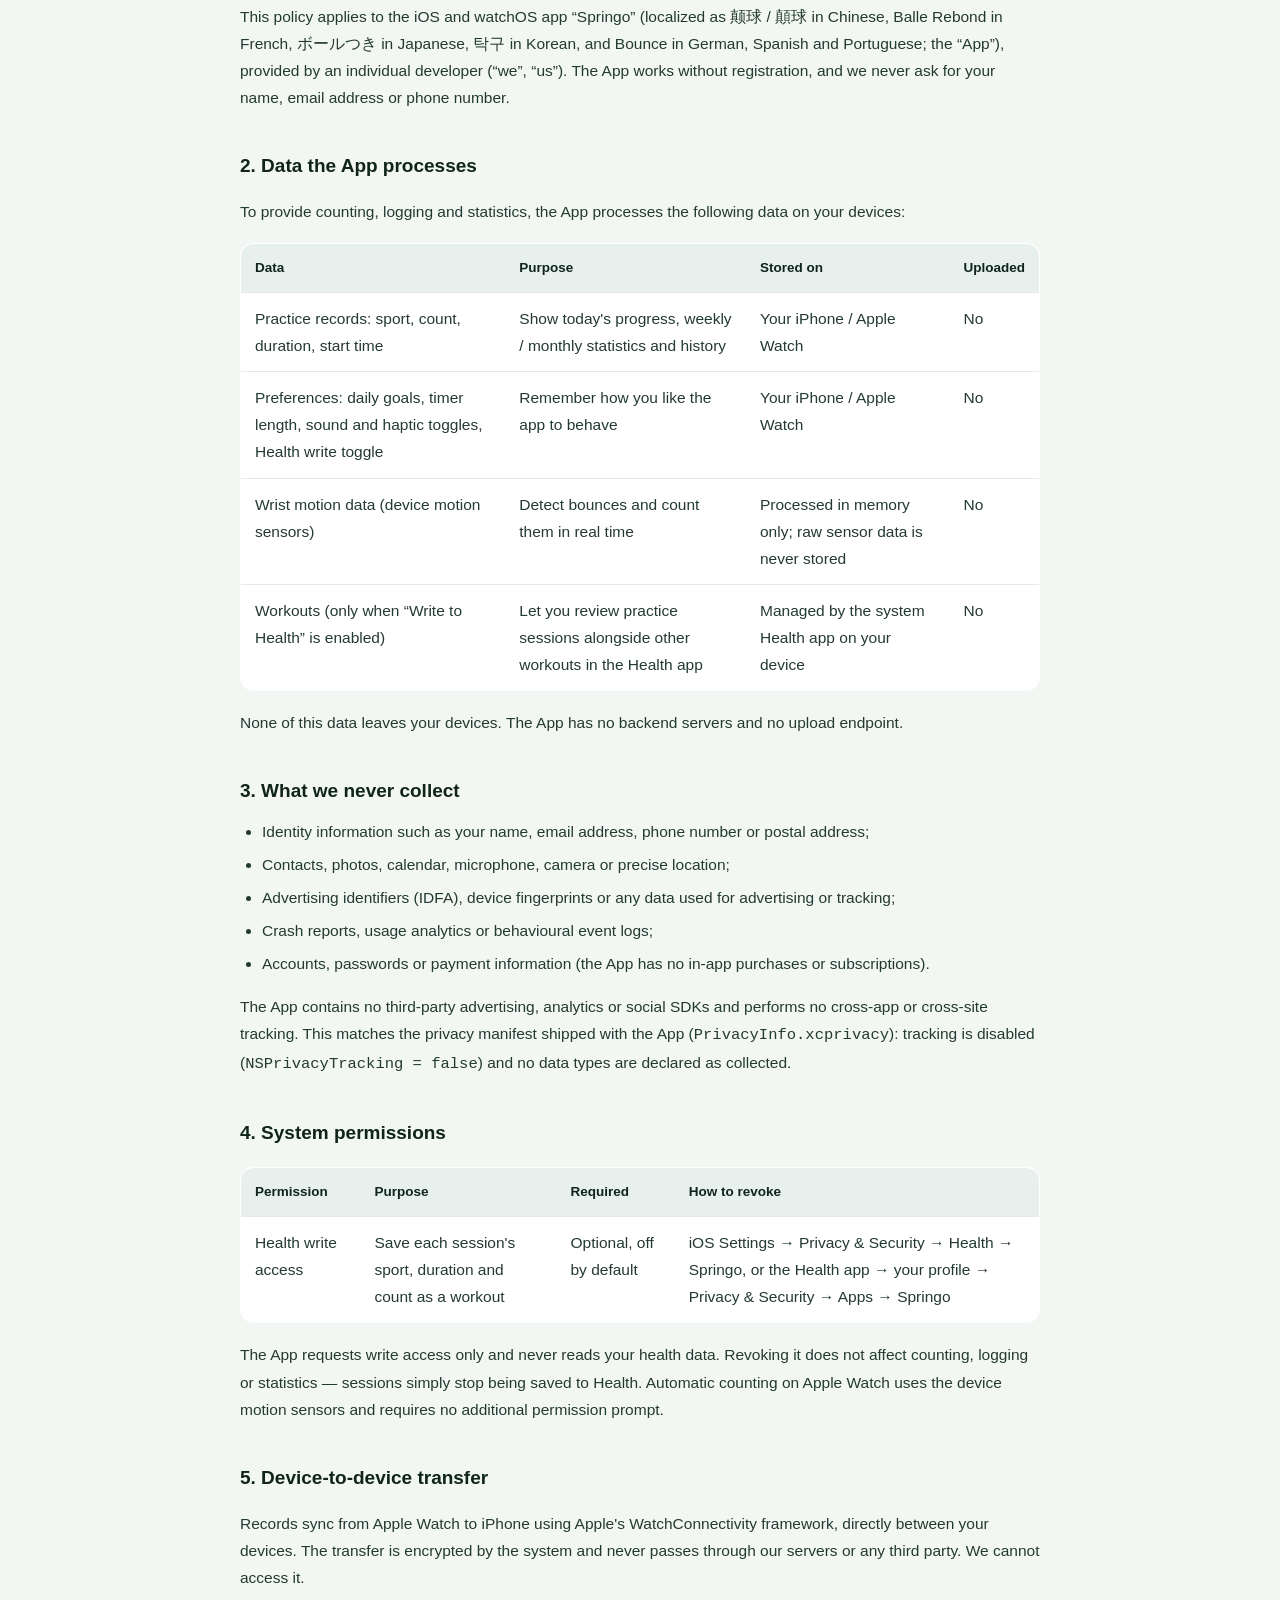
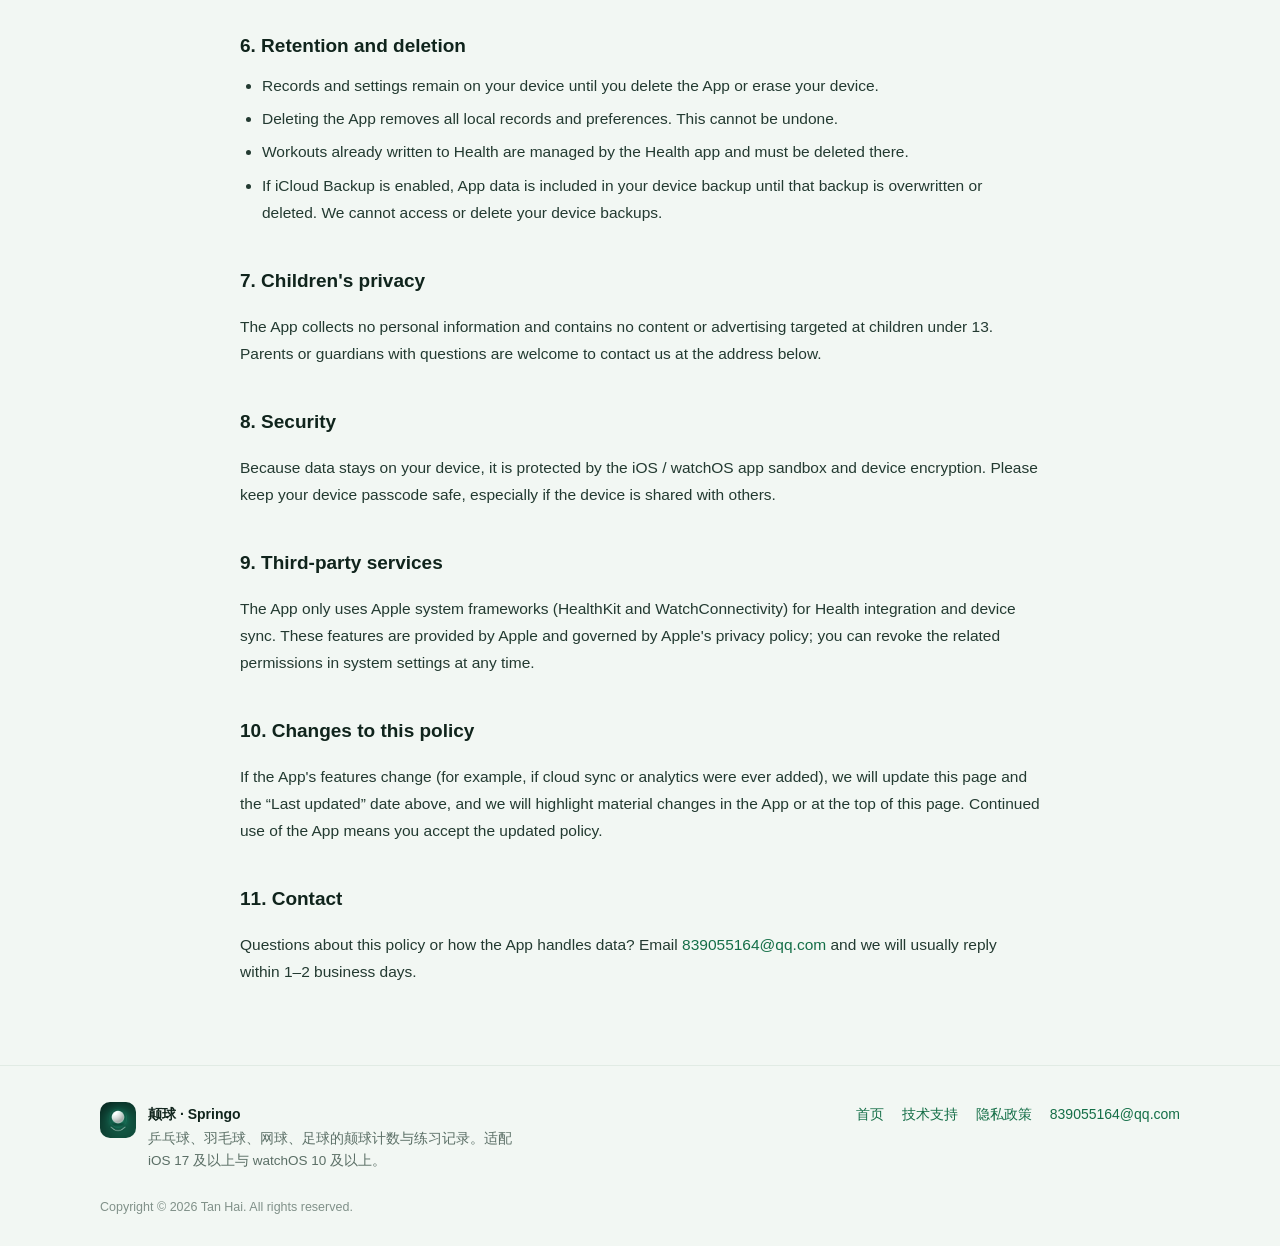
==== commit 332883dc: "Update privacy policy and site to Springo naming" ====
--- a/privacy.html
+++ b/privacy.html
@@ -3,8 +3,8 @@
 <head>
 <meta charset="utf-8">
 <meta name="viewport" content="width=device-width, initial-scale=1">
-<title>隐私政策 — 颠球 · Bounce</title>
-<meta name="description" content="颠球（Bounce）隐私政策：不收集个人信息，无账号、无广告、无第三方统计，练习数据只保存在你的 iPhone 与 Apple Watch 上。">
+<title>隐私政策 — 颠球 · Springo</title>
+<meta name="description" content="颠球（Springo）隐私政策：不收集个人信息，无账号、无广告、无第三方统计，练习数据只保存在你的 iPhone 与 Apple Watch 上。">
 <meta name="theme-color" content="#146e47">
 <link rel="icon" href="./assets/icon-192.png">
 <link rel="apple-touch-icon" href="./assets/icon-192.png">
@@ -16,7 +16,7 @@
   <div class="wrap">
     <a class="brand" href="./index.html">
       <img src="./assets/icon-192.png" alt="颠球 App 图标">
-      <span>颠球</span><span class="en">Bounce</span>
+      <span>颠球</span><span class="en">Springo</span>
     </a>
     <nav class="nav" aria-label="主导航">
       <a href="./index.html">首页</a>
@@ -30,14 +30,14 @@
 <main class="wrap">
   <article class="article">
     <h1>隐私政策</h1>
-    <p class="meta">适用应用：颠球 · Bounce（iOS / watchOS）　·　生效日期：2026 年 11 月 25 日　·　最近更新：2026 年 11 月 25 日</p>
+    <p class="meta">适用应用：颠球 · Springo（各语言名称：顛球 / Balle Rebond / ボールつき / 탁구 / Bounce）（iOS / watchOS）　·　生效日期：2026 年 11 月 25 日　·　最近更新：2026 年 11 月 25 日</p>
 
     <div class="callout">
       <p><strong>一句话说明：</strong>颠球不收集你的个人信息。没有账号、没有广告、没有第三方统计 SDK，练习记录只保存在你的设备上，并仅在 iPhone 与 Apple Watch 之间直接传输。</p>
     </div>
 
     <h2>1. 本政策的适用范围</h2>
-    <p>本政策适用于 iOS 与 watchOS 应用「颠球 · Bounce」（以下称「本 App」），由个人开发者（以下称「我们」）提供。本 App 无需注册即可使用，我们不会要求你提供姓名、邮箱、手机号等身份信息。</p>
+    <p>本政策适用于 iOS 与 watchOS 应用「颠球」（英文名 Springo，法文名 Balle Rebond，日文名 ボールつき，韩文名 탁구，德文、西班牙文与葡萄牙文名 Bounce；以下称「本 App」），由个人开发者（以下称「我们」）提供。本 App 无需注册即可使用，我们不会要求你提供姓名、邮箱、手机号等身份信息。</p>
 
     <h2>2. 本 App 会处理哪些数据</h2>
     <p>为提供计数、记录与统计功能，本 App 会在你的设备上处理以下数据：</p>
@@ -142,14 +142,14 @@
     <p class="rule-note">English Version</p>
 
     <h1>Privacy Policy</h1>
-    <p class="meta">App: Bounce (iOS / watchOS)　·　Effective date: November 25, 2026　·　Last updated: November 25, 2026</p>
+    <p class="meta">App: Springo - 3 Racket Sports (iOS / watchOS)　·　Effective date: November 25, 2026　·　Last updated: November 25, 2026</p>
 
     <div class="callout">
-      <p><strong>In one sentence:</strong> Bounce does not collect your personal information. There is no account, no advertising and no third-party analytics SDK. Your practice records stay on your devices and are transferred only directly between your iPhone and Apple Watch.</p>
+      <p><strong>In one sentence:</strong> Springo does not collect your personal information. There is no account, no advertising and no third-party analytics SDK. Your practice records stay on your devices and are transferred only directly between your iPhone and Apple Watch.</p>
     </div>
 
     <h2>1. Scope</h2>
-    <p>This policy applies to the iOS and watchOS app “Bounce” (the “App”), provided by an individual developer (“we”, “us”). The App works without registration, and we never ask for your name, email address or phone number.</p>
+    <p>This policy applies to the iOS and watchOS app “Springo” (localized as 颠球 / 顛球 in Chinese, Balle Rebond in French, ボールつき in Japanese, 탁구 in Korean, and Bounce in German, Spanish and Portuguese; the “App”), provided by an individual developer (“we”, “us”). The App works without registration, and we never ask for your name, email address or phone number.</p>
 
     <h2>2. Data the App processes</h2>
     <p>To provide counting, logging and statistics, the App processes the following data on your devices:</p>
@@ -218,7 +218,7 @@
           <td>Health write access</td>
           <td>Save each session's sport, duration and count as a workout</td>
           <td>Optional, off by default</td>
-          <td>iOS Settings → Privacy &amp; Security → Health → Bounce, or the Health app → your profile → Privacy &amp; Security → Apps → Bounce</td>
+          <td>iOS Settings → Privacy &amp; Security → Health → Springo, or the Health app → your profile → Privacy &amp; Security → Apps → Springo</td>
         </tr>
       </tbody>
     </table>
@@ -248,7 +248,7 @@
     <p>If the App's features change (for example, if cloud sync or analytics were ever added), we will update this page and the “Last updated” date above, and we will highlight material changes in the App or at the top of this page. Continued use of the App means you accept the updated policy.</p>
 
     <h2>11. Contact</h2>
-    <p>Questions about this policy or how the App handles data? Email <a href="mailto:839055164@qq.com?subject=Bounce%20Privacy%20Policy">839055164@qq.com</a> and we will usually reply within 1–2 business days.</p>
+    <p>Questions about this policy or how the App handles data? Email <a href="mailto:839055164@qq.com?subject=Springo%20Privacy%20Policy">839055164@qq.com</a> and we will usually reply within 1–2 business days.</p>
   </article>
 </main>
 
@@ -258,7 +258,7 @@
       <div class="who">
         <img src="./assets/icon-192.png" alt="">
         <div>
-          <strong>颠球 · Bounce</strong>
+          <strong>颠球 · Springo</strong>
           <p>乒乓球、羽毛球、网球、足球的颠球计数与练习记录。适配 iOS 17 及以上与 watchOS 10 及以上。</p>
         </div>
       </div>
--- a/styles.css
+++ b/styles.css
@@ -1,4 +1,4 @@
-/* 颠球 Bounce · GitHub Pages 共用样式
+/* 颠球 Springo · GitHub Pages 共用样式
    配色取自 App（AppStyle.Palette）：墨绿 #146E47 / 薄荷 #2AC8B4 / 青柠 #75B32A */
 
 :root {
